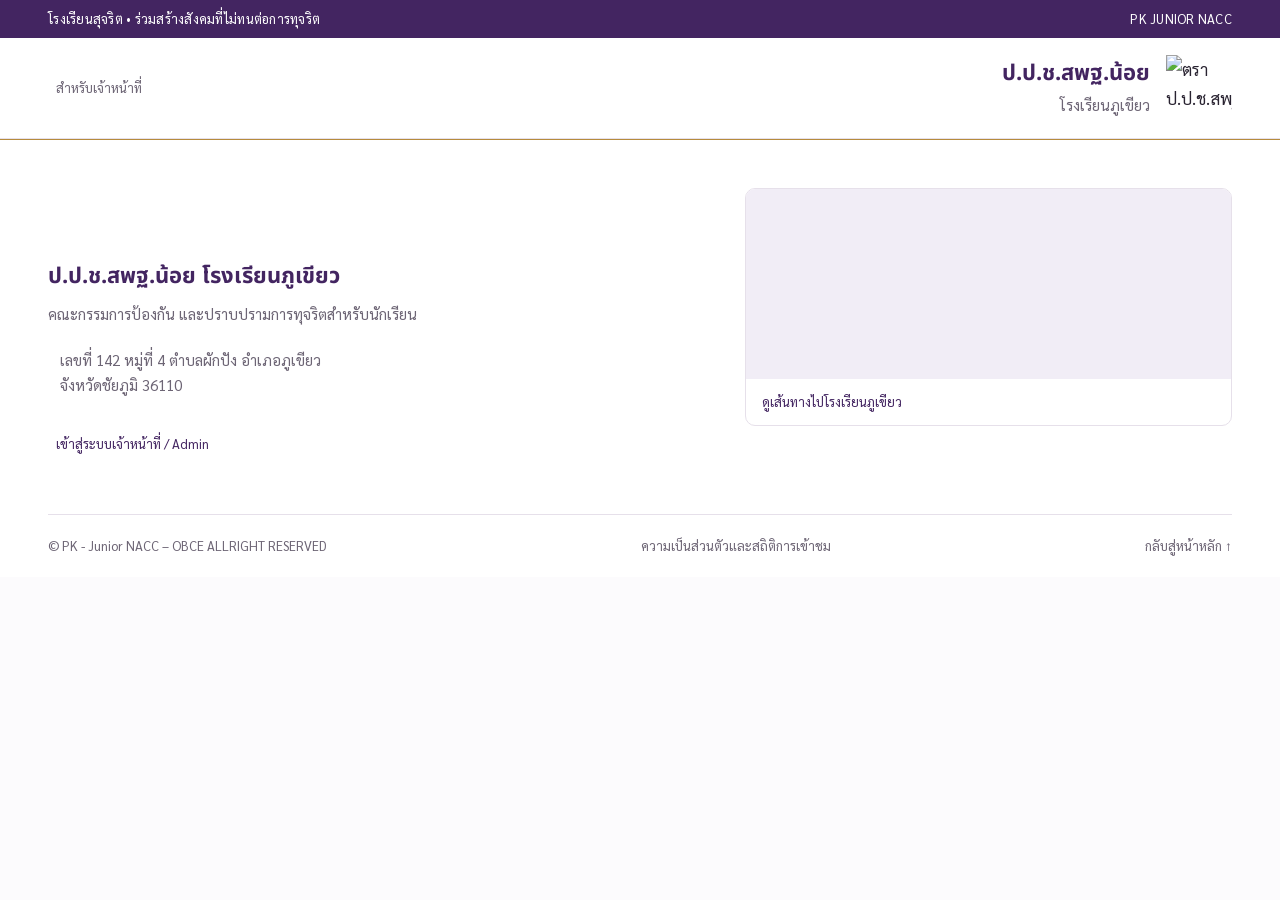
==== index.html @ b5580030 "Add files via upload" ====
<!doctype html>
<html lang="th">
<head>
  <meta charset="utf-8">
  <meta name="viewport" content="width=device-width, initial-scale=1">
  <meta name="theme-color" content="#432561">
  <meta name="description" content="เว็บไซต์ ป.ป.ช.สพฐ.น้อย โรงเรียนภูเขียว ข่าวสาร คณะกรรมการ แผนงาน และเอกสาร ส่งเสริมคุณลักษณะโรงเรียนสุจริต">
  <title>ป.ป.ช.สพฐ.น้อย โรงเรียนภูเขียว</title>
  <link rel="icon" type="image/png" href="./assets/logo.png">
  <link rel="apple-touch-icon" href="./assets/logo.png">
  <link rel="preconnect" href="https://fonts.googleapis.com">
  <link rel="preconnect" href="https://fonts.gstatic.com" crossorigin>
  <link href="https://fonts.googleapis.com/css2?family=Noto+Sans+Thai:wght@400;500;600;700&family=Sarabun:wght@400;500;600;700&display=swap" rel="stylesheet">
  <link rel="stylesheet" href="./styles.css">
  <script defer src="./vendor/supabase.js"></script>
  <script defer src="./vendor/purify.min.js"></script>
  <script defer src="./vendor/papaparse.min.js"></script>
  <script defer src="./vendor/lucide.min.js"></script>
  <script defer src="./config.js"></script>
  <script defer src="./app.js"></script>
</head>
<body>
  <a class="skip" href="#main">ข้ามไปยังเนื้อหา</a>
  <div class="topbar"><div class="container"><span>โรงเรียนสุจริต • ร่วมสร้างสังคมที่ไม่ทนต่อการทุจริต</span><span>PK JUNIOR NACC</span></div></div>
  <header class="site-header">
    <div class="container header-inner">
      <a href="#/login" class="staff-link" aria-label="เข้าสู่ระบบเจ้าหน้าที่"><i data-lucide="lock-keyhole"></i><span id="staff-label">สำหรับเจ้าหน้าที่</span></a>
      <nav id="main-nav" aria-label="เมนูหลัก"></nav>
      <a class="brand" href="#/" aria-label="ป.ป.ช.สพฐ.น้อย โรงเรียนภูเขียว หน้าแรก">
        <div><strong>ป.ป.ช.สพฐ.น้อย</strong><span>โรงเรียนภูเขียว</span></div>
        <img src="./assets/logo.png" width="64" height="64" alt="ตรา ป.ป.ช.สพฐ.น้อย">
      </a>
      <button id="menu-toggle" class="icon-button mobile-only" aria-label="เปิดเมนูหลัก" aria-controls="main-nav" aria-expanded="false"><i data-lucide="menu"></i></button>
    </div>
  </header>
  <div id="install-banner" class="install-banner" hidden>ตัวอย่างระบบก่อนเชื่อมต่อฐานข้อมูล <span>เจ้าหน้าที่ต้องตั้งค่า Supabase ก่อนบันทึกข้อมูลจริง</span></div>
  <main id="main" tabindex="-1"></main>
  <footer class="site-footer">
    <div class="container footer-grid">
      <div>
        <div class="footer-logos" id="footer-logos"></div>
        <h2>ป.ป.ช.สพฐ.น้อย โรงเรียนภูเขียว</h2>
        <p>คณะกรรมการป้องกัน และปราบปรามการทุจริตสำหรับนักเรียน</p>
        <p class="address"><i data-lucide="map-pin"></i><span>เลขที่ 142 หมู่ที่ 4 ตำบลผักปัง อำเภอภูเขียว<br>จังหวัดชัยภูมิ 36110</span></p>
        <a href="#/login" class="footer-admin"><i data-lucide="log-in"></i> เข้าสู่ระบบเจ้าหน้าที่ / Admin</a>
      </div>
      <div class="map-box">
        <iframe title="แผนที่โรงเรียนภูเขียว" loading="lazy" referrerpolicy="no-referrer-when-downgrade" src="https://maps.google.com/maps?q=94FJ%2BX4W%20ตำบลผักปัง%20อำเภอภูเขียว%20ชัยภูมิ%2036110&output=embed"></iframe>
        <a href="https://www.google.com/maps/search/?api=1&query=94FJ%2BX4W%20ตำบลผักปัง%20อำเภอภูเขียว%20ชัยภูมิ%2036110" target="_blank" rel="noopener noreferrer">ดูเส้นทางไปโรงเรียนภูเขียว <i data-lucide="arrow-up-right"></i></a>
      </div>
    </div>
    <div class="container footer-bottom"><small>© PK - Junior NACC – OBCE ALLRIGHT RESERVED</small><a href="#/privacy">ความเป็นส่วนตัวและสถิติการเข้าชม</a><a href="#/">กลับสู่หน้าหลัก ↑</a></div>
  </footer>
  <dialog id="modal"><div class="dialog-top"><h2 id="modal-title"></h2><button class="icon-button" id="close-modal" aria-label="ปิดหน้าต่าง"><i data-lucide="x"></i></button></div><div id="modal-body"></div></dialog>
  <div id="toast" role="status" aria-live="polite" hidden></div>
</body>
</html>
---- styles.css ----
:root {
  --purple:#432561;--purple-dark:#2c193f;--purple-light:#f1edf6;--gold:#b68b3c;--gold-light:#efcf85;
  --ink:#292331;--muted:#6d6575;--line:#e6e0ea;--paper:#fff;--bg:#fcfbfd;--error:#a0213d;--success:#28613b;
  --font-display:"Noto Sans Thai",sans-serif;--font-body:"Sarabun",sans-serif;
  --text-xs:clamp(.75rem,.72rem + .15vw,.8125rem);--text-sm:clamp(.875rem,.83rem + .2vw,.9375rem);
  --text-base:clamp(1rem,.97rem + .15vw,1.0625rem);--text-lg:clamp(1.125rem,1rem + .5vw,1.375rem);
  --text-xl:clamp(1.5rem,1.3rem + 1vw,2rem);--text-hero:clamp(2rem,1.5rem + 2.2vw,3.5rem);
  --s1:.25rem;--s2:.5rem;--s3:.75rem;--s4:1rem;--s5:1.25rem;--s6:1.5rem;--s8:2rem;--s10:2.5rem;--s12:3rem;--s16:4rem;--s20:5rem;
}
*{box-sizing:border-box;margin:0;padding:0}html{scroll-behavior:smooth;scroll-padding-top:110px;-webkit-font-smoothing:antialiased}
body{font:var(--text-base)/1.7 var(--font-body);background:var(--bg);color:var(--ink);min-height:100dvh}
h1,h2,h3{font-family:var(--font-display);line-height:1.5;text-wrap:balance}h1{font-size:var(--text-xl)}h2{font-size:var(--text-lg)}h3{font-size:var(--text-base)}
p+p{margin-top:var(--s3)}a{color:inherit;text-decoration:none}button,input,select,textarea{font:inherit;color:inherit}button{cursor:pointer}
button,a,input,select,textarea{transition:background .15s,border-color .15s,color .15s}button{border:0;background:transparent}
button:disabled{opacity:.5;cursor:not-allowed}img{max-width:100%;display:block;object-fit:cover}svg{width:20px;height:20px;flex-shrink:0}
[hidden]{display:none!important}:focus-visible{outline:3px solid var(--gold);outline-offset:4px}
.container{max-width:1240px;width:calc(100% - 96px);margin-inline:auto}.skip{position:fixed;top:-100px;left:var(--s4);z-index:100;background:var(--paper);padding:var(--s3)}.skip:focus{top:var(--s4)}
.topbar{background:var(--purple);color:#fff;font-size:var(--text-xs)}.topbar .container{display:flex;justify-content:space-between;padding-block:var(--s2);letter-spacing:.02em}
.site-header{background:var(--paper);border-bottom:1px solid var(--line);position:sticky;top:0;z-index:30}.header-inner{display:flex;gap:var(--s8);align-items:center;min-height:100px}
.brand{display:flex;gap:var(--s4);align-items:center;margin-left:auto;flex-shrink:0}.brand div{text-align:right}.brand strong{display:block;font:700 var(--text-lg)/1.5 var(--font-display);color:var(--purple)}.brand span{font-size:var(--text-sm);color:var(--muted)}.brand img{object-fit:contain;width:66px;height:66px}
.staff-link{display:flex;align-items:center;gap:var(--s2);color:var(--muted);font-size:var(--text-xs);min-height:44px}
#main-nav{display:flex;gap:var(--s6);align-items:center;font-family:var(--font-display);font-size:var(--text-sm)}
.nav-group{position:relative}.nav-group summary{display:flex;align-items:center;gap:var(--s2);cursor:pointer;list-style:none;min-height:44px;white-space:nowrap}.nav-group summary::-webkit-details-marker{display:none}.nav-group summary svg{width:14px}
.nav-group[open] summary{color:var(--purple)}.dropdown{position:absolute;top:100%;left:0;min-width:310px;padding:var(--s2);background:var(--paper);border:1px solid var(--line);box-shadow:0 12px 30px #33204414;border-radius:8px;z-index:40}
.dropdown a{display:block;padding:var(--s3);border-radius:4px}.dropdown a:hover{background:var(--purple-light);color:var(--purple)}
.mobile-only{display:none}.icon-button{display:inline-flex;align-items:center;justify-content:center;min-width:44px;min-height:44px;border-radius:6px}.icon-button:hover{background:var(--purple-light)}
.install-banner{font-size:var(--text-xs);text-align:center;background:#faf3e4;color:#70531f;padding:var(--s2) var(--s4)}.install-banner span{margin-left:var(--s2)}
.hero{position:relative;isolation:isolate;overflow:hidden;background:var(--purple);color:white;min-height:450px;border-bottom:6px solid #ceb8e0}
.hero .hero-photo{position:absolute;inset:0;width:100%;height:100%;object-fit:cover;z-index:-2;opacity:.48}.hero.has-photo:after{content:"";position:absolute;inset:0;background:linear-gradient(90deg,#261236e6,#26123628);z-index:-1}
.hero-inner{min-height:450px;display:flex;align-items:center;justify-content:space-between;gap:var(--s12);padding-block:var(--s12)}.hero-copy{max-width:790px}
.eyebrow{text-transform:uppercase;font-size:var(--text-xs);letter-spacing:.15em;display:flex;align-items:center;gap:var(--s3);font-weight:600}.eyebrow:before{content:"";width:28px;height:1px;background:var(--gold-light)}
.hero .eyebrow{color:#e4d5ef;margin-bottom:var(--s5)}.hero h1{font-size:var(--text-hero);color:var(--gold-light);font-weight:600;line-height:1.4;margin-bottom:var(--s4)}
.hero .tagline{font-size:var(--text-lg);line-height:1.8}.hero .subline{font-size:var(--text-xs);color:#e9dfef;margin-top:var(--s3)}
.hero-mark{width:235px;height:265px;object-fit:contain;flex-shrink:0;filter:drop-shadow(0 12px 24px #160d2525)}
.hero-bottom{display:flex;justify-content:space-between;align-items:center;margin-top:var(--s8)}.hero-link{display:inline-flex;gap:var(--s4);align-items:center;font-size:var(--text-sm);padding-block:var(--s2);border-bottom:1px solid #a48bba}
.slide-controls{display:flex;gap:var(--s2);align-items:center}.slide-controls button{min-height:44px;min-width:44px;color:white;border:1px solid #ffffff40;border-radius:50%}.slide-controls button svg{margin:auto}.slide-counter{font-size:var(--text-xs);padding:var(--s2)}
.values{background:var(--purple-light);border-bottom:1px solid var(--line)}.values-inner{display:flex;align-items:center;justify-content:space-between;gap:var(--s5);padding-block:var(--s5)}.values-intro{color:var(--purple);font-weight:600;font-size:var(--text-sm);padding-right:var(--s6);border-right:1px solid #d8cde3}
.value-item{display:flex;gap:var(--s3);align-items:center;font-size:var(--text-sm);color:var(--purple)}.value-item span{font-size:var(--text-xs);color:#83718e;font-variant-numeric:tabular-nums}
.section{padding-block:var(--s16)}.gold-rule{height:1px;background:var(--gold);opacity:.65;border:none}.section-heading{display:flex;justify-content:space-between;align-items:end;gap:var(--s4);margin-bottom:var(--s8)}.section-heading.centered{justify-content:center;text-align:center}
.section-heading .overline{color:#80672f;font-size:var(--text-xs);letter-spacing:.12em;margin-bottom:var(--s2)}.section-heading h2{font-size:var(--text-xl);color:var(--purple)}
.news-heading{position:relative}.news-heading>.text-link{position:absolute;right:0;bottom:0}
.value-item span{color:var(--muted)}
.attachment-actions{display:flex;align-items:center;justify-content:space-between;gap:var(--s3);padding-right:var(--s3)}.attachment-actions a{min-width:0}.attachment-actions .btn{flex-shrink:0}
.thai-calendar{border:1px solid var(--line);border-radius:6px;padding:var(--s2);max-width:370px;background:white}.calendar-head{display:flex;gap:var(--s1);align-items:center}.calendar-head select{min-width:0;flex:1;padding:var(--s2)}.calendar-head input{width:75px;padding:var(--s2)}.calendar-days{display:grid;grid-template-columns:repeat(7,minmax(0,1fr));text-align:center;margin-top:var(--s2);font-size:var(--text-sm)}.calendar-days>span{color:var(--muted);padding-block:var(--s2);font-size:var(--text-xs)}.calendar-days button{height:44px;border-radius:4px}.calendar-days button:hover{background:var(--purple-light)}.calendar-days button.selected{background:var(--purple);color:white}
.text-link{display:inline-flex;gap:var(--s2);align-items:center;color:var(--purple);font-size:var(--text-sm);min-height:44px}.text-link:hover{text-decoration:underline}
.quick-section{padding-block:var(--s10)}.quick-grid{display:grid;grid-template-columns:repeat(6,1fr);gap:var(--s4)}.quick-link{display:flex;align-items:center;flex-direction:column;text-align:center;padding:var(--s5) var(--s2);gap:var(--s4);font-size:var(--text-sm);font-weight:600;color:var(--purple);border-radius:8px}.quick-link svg{width:30px;height:30px;stroke-width:1.4}.quick-link img{width:38px;height:38px;object-fit:contain}.quick-link:hover{background:var(--purple-light)}
.news-section{background:var(--paper)}.news-filters{display:flex;gap:var(--s2);flex-wrap:wrap;margin-bottom:var(--s8)}.chip{padding:var(--s2) var(--s5);border:1px solid var(--line);border-radius:24px;min-height:44px;font-size:var(--text-sm);color:var(--muted)}.chip:hover,.chip.active{background:var(--purple);color:white;border-color:var(--purple)}
.news-grid{display:grid;grid-template-columns:repeat(3,1fr);gap:var(--s6)}.news-card{overflow:hidden;border:1px solid var(--line);border-radius:12px;background:white;display:flex;flex-direction:column}.news-card:hover{border-color:#ba9cce;box-shadow:0 6px 22px #4325610c}.news-image{width:100%;aspect-ratio:16/10;object-fit:cover;background:var(--purple-light)}.news-file-cover{aspect-ratio:16/10;display:grid;place-items:center;background:var(--purple-light);color:var(--purple)}.news-file-cover svg{width:52px;height:52px;stroke-width:1}.news-body{padding:var(--s6)}.news-body h3{margin-block:var(--s3) var(--s5);font-weight:600}.badge{display:inline-block;border-radius:4px;background:var(--purple-light);color:var(--purple);font-size:var(--text-xs);padding:var(--s1) var(--s3)}.news-meta{display:flex;gap:var(--s2);flex-wrap:wrap;font-size:var(--text-xs);color:var(--muted)}
.empty-state{border:1px solid var(--line);background:var(--bg);border-radius:12px;padding:var(--s12) var(--s6);text-align:center;grid-column:1/-1}.empty-state>svg{width:36px;height:36px;margin:0 auto var(--s4);color:#8d79a0;stroke-width:1.4}.empty-state h3{font-size:var(--text-lg);margin-bottom:var(--s2);color:var(--purple)}.empty-state p{color:var(--muted);font-size:var(--text-sm);max-width:60ch;margin-inline:auto}.empty-state .btn{margin-top:var(--s6)}
.stats-section{background:var(--purple-light)}.stats-grid{display:grid;grid-template-columns:repeat(3,1fr);padding-top:var(--s4)}.stat{text-align:center;padding:var(--s4) var(--s8)}.stat+.stat{border-left:1px solid #d9cde3}.stat strong{font:600 var(--text-hero)/1.3 var(--font-display);color:var(--purple);display:block;margin-bottom:var(--s3)}.stat p{font-size:var(--text-sm)}.stat small{font-size:var(--text-xs);color:var(--muted)}.stats-note{text-align:center;font-size:var(--text-xs);color:var(--muted);margin-top:var(--s6)}.stats-note a{text-decoration:underline}
.announcement{margin-block:var(--s8);display:block}.announcement img{width:100%;max-height:360px;object-fit:contain;border:4px solid var(--purple-light);border-radius:8px}
.site-footer{background:var(--paper);border-top:1px solid var(--gold);padding-top:var(--s12)}.footer-grid{display:grid;grid-template-columns:1.3fr 1fr;gap:var(--s16);padding-bottom:var(--s12)}.footer-logos{display:flex;align-items:center;gap:var(--s4);margin-bottom:var(--s6);min-height:48px;flex-wrap:wrap}.footer-logos img{width:45px;height:48px;object-fit:contain}.site-footer h2{color:var(--purple);font-size:var(--text-lg);margin-bottom:var(--s2)}.site-footer p{font-size:var(--text-sm);color:var(--muted)}.address{display:flex;gap:var(--s3);margin-top:var(--s5)}.footer-admin{display:inline-flex;align-items:center;gap:var(--s2);font-size:var(--text-xs);color:var(--purple);margin-top:var(--s6);min-height:44px}.map-box{border:1px solid var(--line);border-radius:10px;overflow:hidden;align-self:start}.map-box iframe{display:block;width:100%;height:190px;border:0;background:var(--purple-light)}.map-box a{display:flex;justify-content:space-between;align-items:center;padding:var(--s3) var(--s4);font-size:var(--text-xs);color:var(--purple)}.footer-bottom{display:flex;gap:var(--s5);align-items:center;justify-content:space-between;border-top:1px solid var(--line);padding-block:var(--s5);color:var(--muted);font-size:var(--text-xs)}.footer-bottom small{font-size:inherit}
.page-heading{background:var(--purple-light);padding-block:var(--s10);border-bottom:1px solid var(--line)}.breadcrumb{font-size:var(--text-xs);color:var(--muted);margin-bottom:var(--s3)}.breadcrumb a:hover{text-decoration:underline}.page-heading h1{color:var(--purple)}.page-heading p{margin-top:var(--s2);color:var(--muted);font-size:var(--text-sm)}.page-body{padding-block:var(--s10);min-height:360px}.page-tools{display:flex;align-items:center;justify-content:space-between;gap:var(--s4);margin-bottom:var(--s6);flex-wrap:wrap}.search-input{max-width:340px}.paper{padding:var(--s8);border:1px solid var(--line);border-radius:10px;background:white;margin-bottom:var(--s5)}.paper>h2{color:var(--purple);margin-bottom:var(--s4)}.rich-content{overflow-wrap:anywhere;line-height:1.9}.rich-content ul,.rich-content ol{padding-left:var(--s6)}.rich-content img{max-height:600px;object-fit:contain}.rich-content a{color:var(--purple);text-decoration:underline}
.btn{display:inline-flex;gap:var(--s2);align-items:center;justify-content:center;padding:var(--s3) var(--s5);min-height:44px;border:1px solid var(--purple);border-radius:6px;font-size:var(--text-sm);background:var(--purple);color:white;line-height:1.4}.btn:hover{background:var(--purple-dark)}.btn.secondary{background:white;color:var(--purple);border-color:var(--line)}.btn.secondary:hover{background:var(--purple-light)}.btn.danger{background:var(--error);border-color:var(--error)}.btn.small{padding:var(--s2) var(--s3);font-size:var(--text-xs)}
.attachments{display:grid;gap:var(--s4);margin-top:var(--s6)}.attachment{border:1px solid var(--line);border-radius:8px;overflow:hidden;background:var(--bg)}.attachment img{width:100%;max-height:650px;object-fit:contain}.attachment iframe{width:100%;height:520px;border:0;background:white}.attachment a{padding:var(--s3) var(--s4);color:var(--purple);display:flex;gap:var(--s2);align-items:center;font-size:var(--text-sm);overflow-wrap:anywhere}
.org-level{position:relative;display:flex;gap:var(--s5);justify-content:center;flex-wrap:wrap;padding:var(--s5) 0 var(--s8)}.org-level+.org-level:before{content:"";position:absolute;top:-24px;left:50%;height:40px;width:1px;background:var(--gold)}.org-level:after{content:"";position:absolute;bottom:8px;width:75%;height:1px;background:var(--gold);opacity:.5}.member-card{background:white;border:1px solid var(--line);border-radius:10px;overflow:hidden;width:205px;text-align:center;z-index:1}.member-card img{width:100%;height:215px;object-fit:cover;object-position:top}.member-placeholder{height:180px;display:grid;place-items:center;background:var(--purple-light);color:#89729a}.member-placeholder svg{width:60px;height:60px;stroke-width:1}.member-text{padding:var(--s4)}.member-text h3{font-size:var(--text-sm)}.member-text p{font-size:var(--text-xs);color:var(--muted)}.member-text .position{color:var(--purple);margin-top:var(--s2)}
.table-wrap{overflow-x:auto;border:1px solid var(--line);border-radius:8px;background:white}table{border-collapse:collapse;width:100%;text-align:left;font-size:var(--text-sm)}th{background:var(--purple-light);font-weight:600;white-space:nowrap;color:var(--purple)}td,th{padding:var(--s4);border-bottom:1px solid var(--line)}tr:last-child td{border-bottom:0}td{overflow-wrap:anywhere}td .btn{white-space:nowrap}
.timeline{display:flex;gap:var(--s4);margin-block:var(--s5);flex-wrap:wrap}.timeline-step{color:var(--muted);font-size:var(--text-xs);display:flex;align-items:center;gap:var(--s2)}.timeline-step:before{content:"";width:10px;height:10px;border:1px solid #b2a5bb;border-radius:50%}.timeline-step.done{color:var(--success)}.timeline-step.done:before{background:var(--success);border-color:var(--success)}.timeline-step.rejected{color:var(--error)}.timeline-step.rejected:before{background:var(--error);border-color:var(--error)}
.gallery{display:flex;gap:var(--s3);overflow-x:auto;scroll-snap-type:x mandatory;border-radius:8px;margin-bottom:var(--s5)}.gallery img{width:100%;flex:0 0 100%;aspect-ratio:16/9;object-fit:contain;background:var(--purple-light);scroll-snap-align:start}
.auth-container{max-width:500px;margin:var(--s12) auto var(--s16);padding:var(--s8);background:white;border:1px solid var(--line);border-radius:12px}.auth-mark{width:78px;height:86px;object-fit:contain;margin:0 auto var(--s4)}.auth-container h1{text-align:center;color:var(--purple);font-size:var(--text-lg)}.auth-container>p{text-align:center;font-size:var(--text-sm);color:var(--muted);margin-block:var(--s3) var(--s6)}
form label,.field-label{display:block;font-size:var(--text-sm);font-weight:600;margin-bottom:var(--s2)}.field{margin-bottom:var(--s5)}input,select,textarea{width:100%;border:1px solid #d5cddc;background:white;border-radius:5px;min-height:44px;padding:var(--s3);font-size:var(--text-sm)}input[type=checkbox]{width:20px;min-height:20px;accent-color:var(--purple)}input[type=color]{width:48px;padding:var(--s1)}input[readonly]{background:var(--purple-light);color:var(--muted)}textarea{resize:vertical;min-height:100px}.hint{font-size:var(--text-xs);color:var(--muted);margin-top:var(--s2)}.form-grid{display:grid;grid-template-columns:1fr 1fr;gap:0 var(--s5)}.form-grid .full{grid-column:1/-1}.form-actions{display:flex;justify-content:end;gap:var(--s3);margin-top:var(--s6);flex-wrap:wrap}.form-error{padding:var(--s3);color:var(--error);background:#fff1f3;border-radius:5px;font-size:var(--text-sm);margin-top:var(--s4)}.form-success{padding:var(--s3);color:var(--success);background:#edf7f0;border-radius:5px;font-size:var(--text-sm);margin-top:var(--s4)}.status-box{padding:var(--s4);background:var(--purple-light);border-radius:6px;font-size:var(--text-sm);margin-bottom:var(--s5)}
.admin-shell{display:grid;grid-template-columns:240px 1fr;gap:var(--s8)}.admin-sidebar{align-self:start;position:sticky;top:120px;max-height:calc(100dvh - 145px);overflow-y:auto;border:1px solid var(--line);border-radius:8px;background:white;padding:var(--s3)}.admin-sidebar h3{padding:var(--s3);font-size:var(--text-xs);color:var(--muted)}.admin-sidebar a{display:block;padding:var(--s3);font-size:var(--text-sm);border-radius:5px}.admin-sidebar a:hover,.admin-sidebar a.active{background:var(--purple-light);color:var(--purple)}.admin-main{min-width:0}.admin-main .section-heading{margin-bottom:var(--s5)}.admin-main .section-heading h2{font-size:var(--text-lg)}.user-summary{display:flex;align-items:center;gap:var(--s4);flex-wrap:wrap;padding:var(--s4);background:var(--purple);color:white;border-radius:6px;margin-bottom:var(--s6)}.user-summary .btn{margin-left:auto;background:white;color:var(--purple)}
.editor-toolbar{display:flex;gap:var(--s1);flex-wrap:wrap;padding:var(--s2);border:1px solid #d5cddc;border-bottom:0;background:var(--purple-light);border-radius:5px 5px 0 0}.editor-toolbar button{min-width:40px;min-height:44px;border-radius:4px}.editor-toolbar button:hover{background:white}.editor-toolbar svg{margin:auto}.editor{min-height:230px;padding:var(--s4);border:1px solid #d5cddc;border-radius:0 0 5px 5px;background:white;outline-color:var(--gold);line-height:1.8}.editor ul,.editor ol{padding-left:var(--s6)}.check-label{display:flex;align-items:center;gap:var(--s3);font-weight:400}.repeat-row{display:flex;gap:var(--s2);margin-bottom:var(--s2)}.repeat-row input{flex:1;min-width:0}.current-file{display:flex;align-items:center;gap:var(--s3);padding:var(--s2);background:var(--purple-light);border-radius:4px;margin-bottom:var(--s2);font-size:var(--text-xs)}.current-file span{flex:1;overflow-wrap:anywhere}.current-file button{min-width:44px;min-height:44px}
dialog{border:1px solid var(--line);border-radius:12px;margin:auto;max-width:840px;width:calc(100% - 32px);max-height:90dvh;padding:var(--s6);box-shadow:0 24px 80px #24133630}dialog::backdrop{background:#1e10299c}.dialog-top{display:flex;align-items:start;justify-content:space-between;gap:var(--s4);margin-bottom:var(--s5)}.dialog-top h2{color:var(--purple);font-size:var(--text-lg)}#modal-body{overflow-wrap:anywhere}#toast{position:fixed;bottom:var(--s6);left:50%;transform:translateX(-50%);background:var(--purple-dark);color:white;border-radius:6px;padding:var(--s3) var(--s6);z-index:80;font-size:var(--text-sm);max-width:90vw}.loader{padding:var(--s12);text-align:center;color:var(--muted)}.skeleton{height:140px;background:var(--purple-light);border-radius:10px;margin-block:var(--s4)}
@media(min-width:1101px){.mobile-only{display:none}}
@media(max-width:1100px){.container{width:calc(100% - 48px)}.header-inner{min-height:88px;gap:var(--s4)}.brand{margin:0;order:1;flex:1;justify-content:start}.brand div{text-align:left;order:2}.brand img{order:1;width:56px;height:56px}.staff-link{order:2;margin-left:auto}.mobile-only{display:inline-flex;order:3}#main-nav{display:none;position:absolute;top:100%;left:0;right:0;max-height:75dvh;overflow-y:auto;background:white;border-bottom:1px solid var(--line);padding:var(--s4) var(--s6);align-items:stretch}#main-nav.open{display:flex;flex-direction:column;gap:var(--s2)}.nav-group summary{justify-content:space-between}.dropdown{position:static;box-shadow:none;border:0;min-width:0;padding:var(--s2)}.hero-mark{width:190px;height:220px}.values-inner{flex-wrap:wrap;justify-content:center;gap:var(--s4) var(--s6)}.values-intro{border:0}.quick-grid{grid-template-columns:repeat(3,1fr)}.admin-shell{grid-template-columns:200px 1fr}}
@media(max-width:700px){.container{width:calc(100% - 32px)}.topbar .container>span:last-child{display:none}.topbar{font-size:var(--text-xs)}.header-inner{min-height:80px;gap:var(--s2)}.brand strong{font-size:var(--text-base)}.brand span{font-size:var(--text-xs)}.brand img{width:46px;height:52px}.brand{gap:var(--s3)}.staff-link span{display:none}.staff-link{min-width:36px;justify-content:center}.install-banner span{display:block;margin:0}.hero,.hero-inner{min-height:440px}.hero-inner{padding-block:var(--s10);gap:0}.hero h1{font-size:var(--text-xl);max-width:92%}.hero .tagline{font-size:var(--text-base);max-width:28ch}.hero-mark{position:absolute;right:-30px;bottom:10px;width:170px;height:200px;opacity:.12;z-index:-1}.hero .subline{max-width:38ch}.hero .eyebrow{font-size:var(--text-xs);letter-spacing:.1em}.hero-bottom{margin-top:var(--s6)}.values-inner{justify-content:start;gap:var(--s3) var(--s5);padding-block:var(--s5)}.values-intro{width:100%;padding:0;font-size:var(--text-sm)}.value-item{font-size:var(--text-xs);gap:var(--s2)}.section{padding-block:var(--s10)}.section-heading{align-items:start}.section-heading h2{font-size:var(--text-lg)}.section-heading .overline{font-size:var(--text-xs)}.quick-section{padding-block:var(--s5)}.quick-grid{gap:var(--s1)}.quick-link{font-size:var(--text-xs);padding:var(--s4) var(--s1);gap:var(--s3)}.quick-link svg{width:26px;height:26px}.news-grid{grid-template-columns:1fr}.news-filters{gap:var(--s2);margin-bottom:var(--s5)}.chip{padding-inline:var(--s4)}.stats-grid{grid-template-columns:1fr;gap:var(--s5)}.stat+.stat{border-left:0;border-top:1px solid #d9cde3;padding-top:var(--s6)}.stat strong{font-size:var(--text-xl)}.footer-grid{grid-template-columns:1fr;gap:var(--s8);padding-bottom:var(--s8)}.footer-logos{gap:var(--s3)}.footer-logos img{width:38px;height:42px}.footer-bottom{flex-wrap:wrap;justify-content:start;gap:var(--s2) var(--s4)}.footer-bottom small{width:100%;font-size:var(--text-xs)}.map-box iframe{height:185px}.page-heading{padding-block:var(--s8)}.page-heading h1{font-size:var(--text-lg)}.page-body{padding-block:var(--s6)}.paper{padding:var(--s5)}.form-grid{grid-template-columns:1fr}.auth-container{margin:var(--s6) var(--s4) var(--s10);padding:var(--s6)}.admin-shell{grid-template-columns:1fr;gap:var(--s5)}.admin-sidebar{position:static;max-height:260px}.admin-sidebar a{padding:var(--s2) var(--s3)}.member-card{width:155px}.member-card img{height:165px}.org-level{gap:var(--s3)}.attachment iframe{height:360px}dialog{padding:var(--s5)}.form-actions .btn{flex:1}.page-tools>input{max-width:100%}}
@media(prefers-reduced-motion:reduce){html{scroll-behavior:auto}*{transition:none!important;animation:none!important}}
@media(max-width:700px){.news-heading{flex-direction:column;align-items:center;gap:var(--s2)}.news-heading>.text-link{position:static}.news-filters{justify-content:center}.calendar-head .icon-button{min-width:36px}.attachment-actions{align-items:start;flex-direction:column;padding:var(--s3)}.attachment-actions a{padding:0}.attachment-actions .btn{align-self:end}}
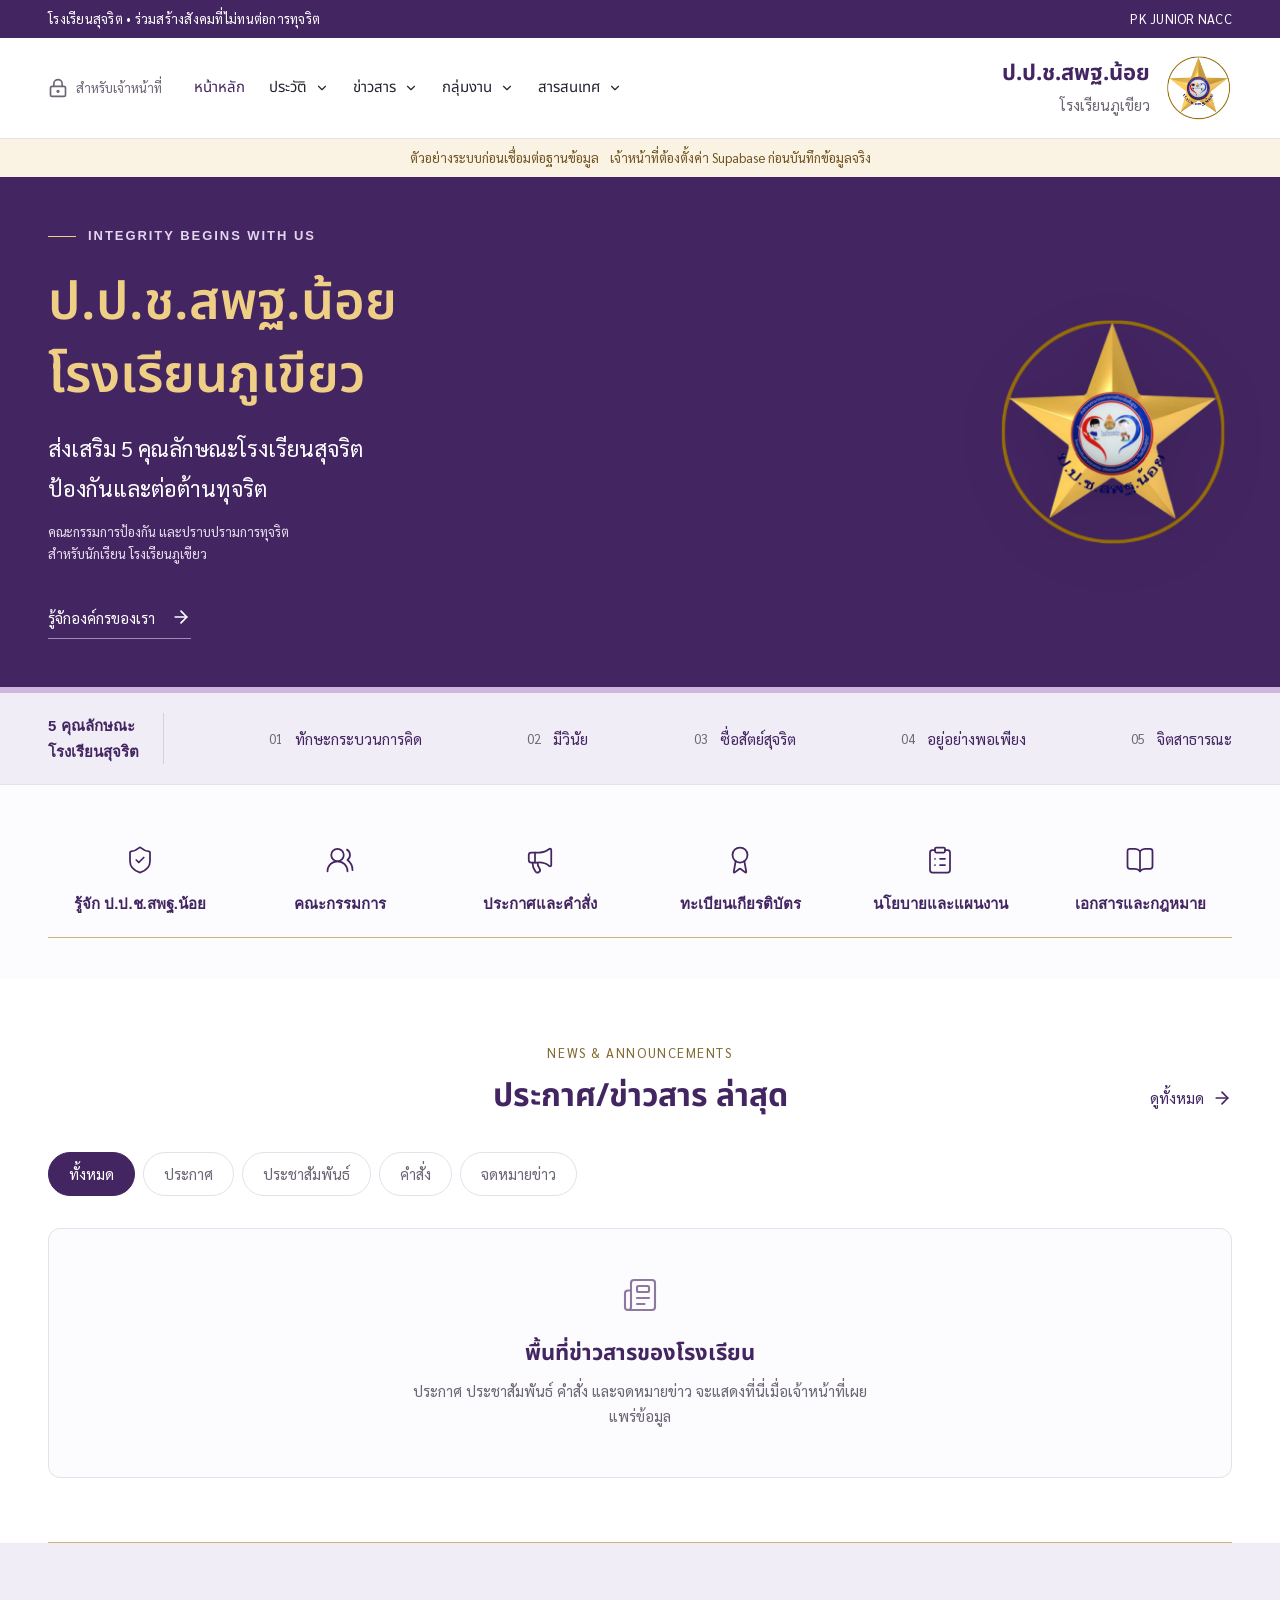
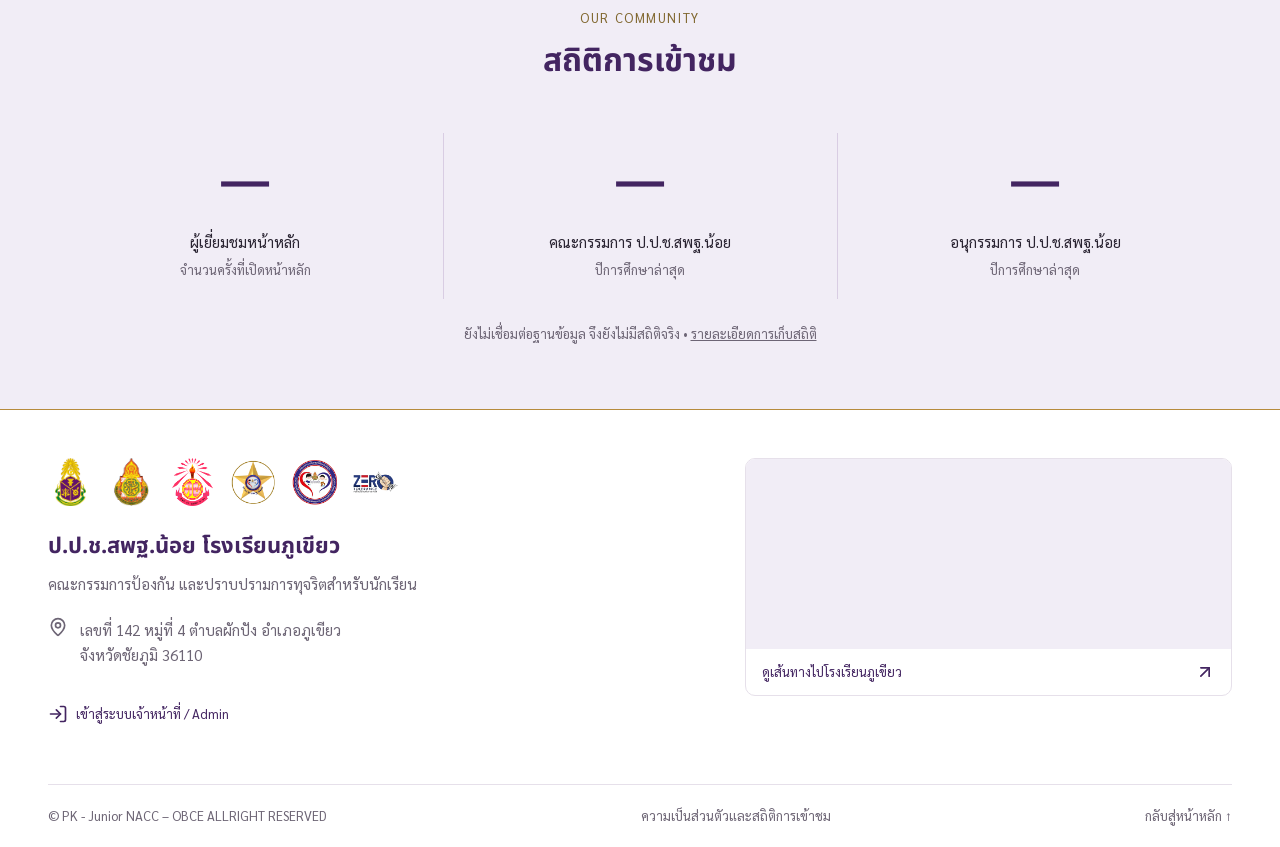
==== commit 19c39ed9: "Add files via upload" ====
--- a/index.html
+++ b/index.html
@@ -1,23 +1,94 @@
 <!doctype html>
-<html lang="th">
+<html lang="th" data-pk-build="single-file-20261028">
 <head>
   <meta charset="utf-8">
   <meta name="viewport" content="width=device-width, initial-scale=1">
   <meta name="theme-color" content="#432561">
   <meta name="description" content="เว็บไซต์ ป.ป.ช.สพฐ.น้อย โรงเรียนภูเขียว ข่าวสาร คณะกรรมการ แผนงาน และเอกสาร ส่งเสริมคุณลักษณะโรงเรียนสุจริต">
   <title>ป.ป.ช.สพฐ.น้อย โรงเรียนภูเขียว</title>
-  <link rel="icon" type="image/png" href="./assets/logo.png">
-  <link rel="apple-touch-icon" href="./assets/logo.png">
+  <link rel="icon" type="image/png" href="[data-uri]">
+  <link rel="apple-touch-icon" href="[data-uri]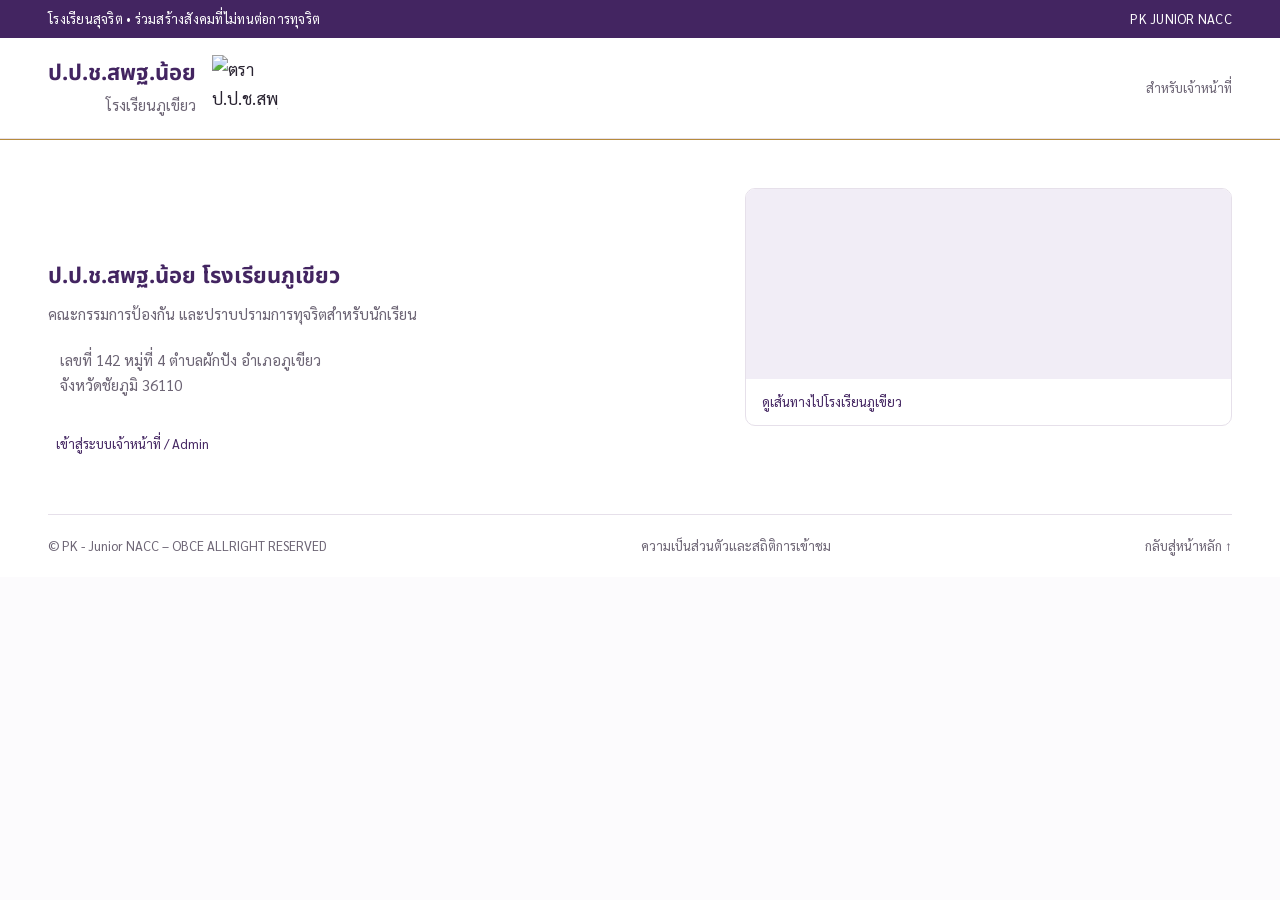
==== commit 43cde57d: "Add files via upload" ====
--- a/index.html
+++ b/index.html
@@ -1,94 +1,17 @@
 <!doctype html>
-<html lang="th" data-pk-build="single-file-20261028">
+<html lang="th">
 <head>
   <meta charset="utf-8">
   <meta name="viewport" content="width=device-width, initial-scale=1">
   <meta name="theme-color" content="#432561">
   <meta name="description" content="เว็บไซต์ ป.ป.ช.สพฐ.น้อย โรงเรียนภูเขียว ข่าวสาร คณะกรรมการ แผนงาน และเอกสาร ส่งเสริมคุณลักษณะโรงเรียนสุจริต">
   <title>ป.ป.ช.สพฐ.น้อย โรงเรียนภูเขียว</title>
-  <link rel="icon" type="image/png" href="[data-uri]">
-  <link rel="apple-touch-icon" href="[data-uri]